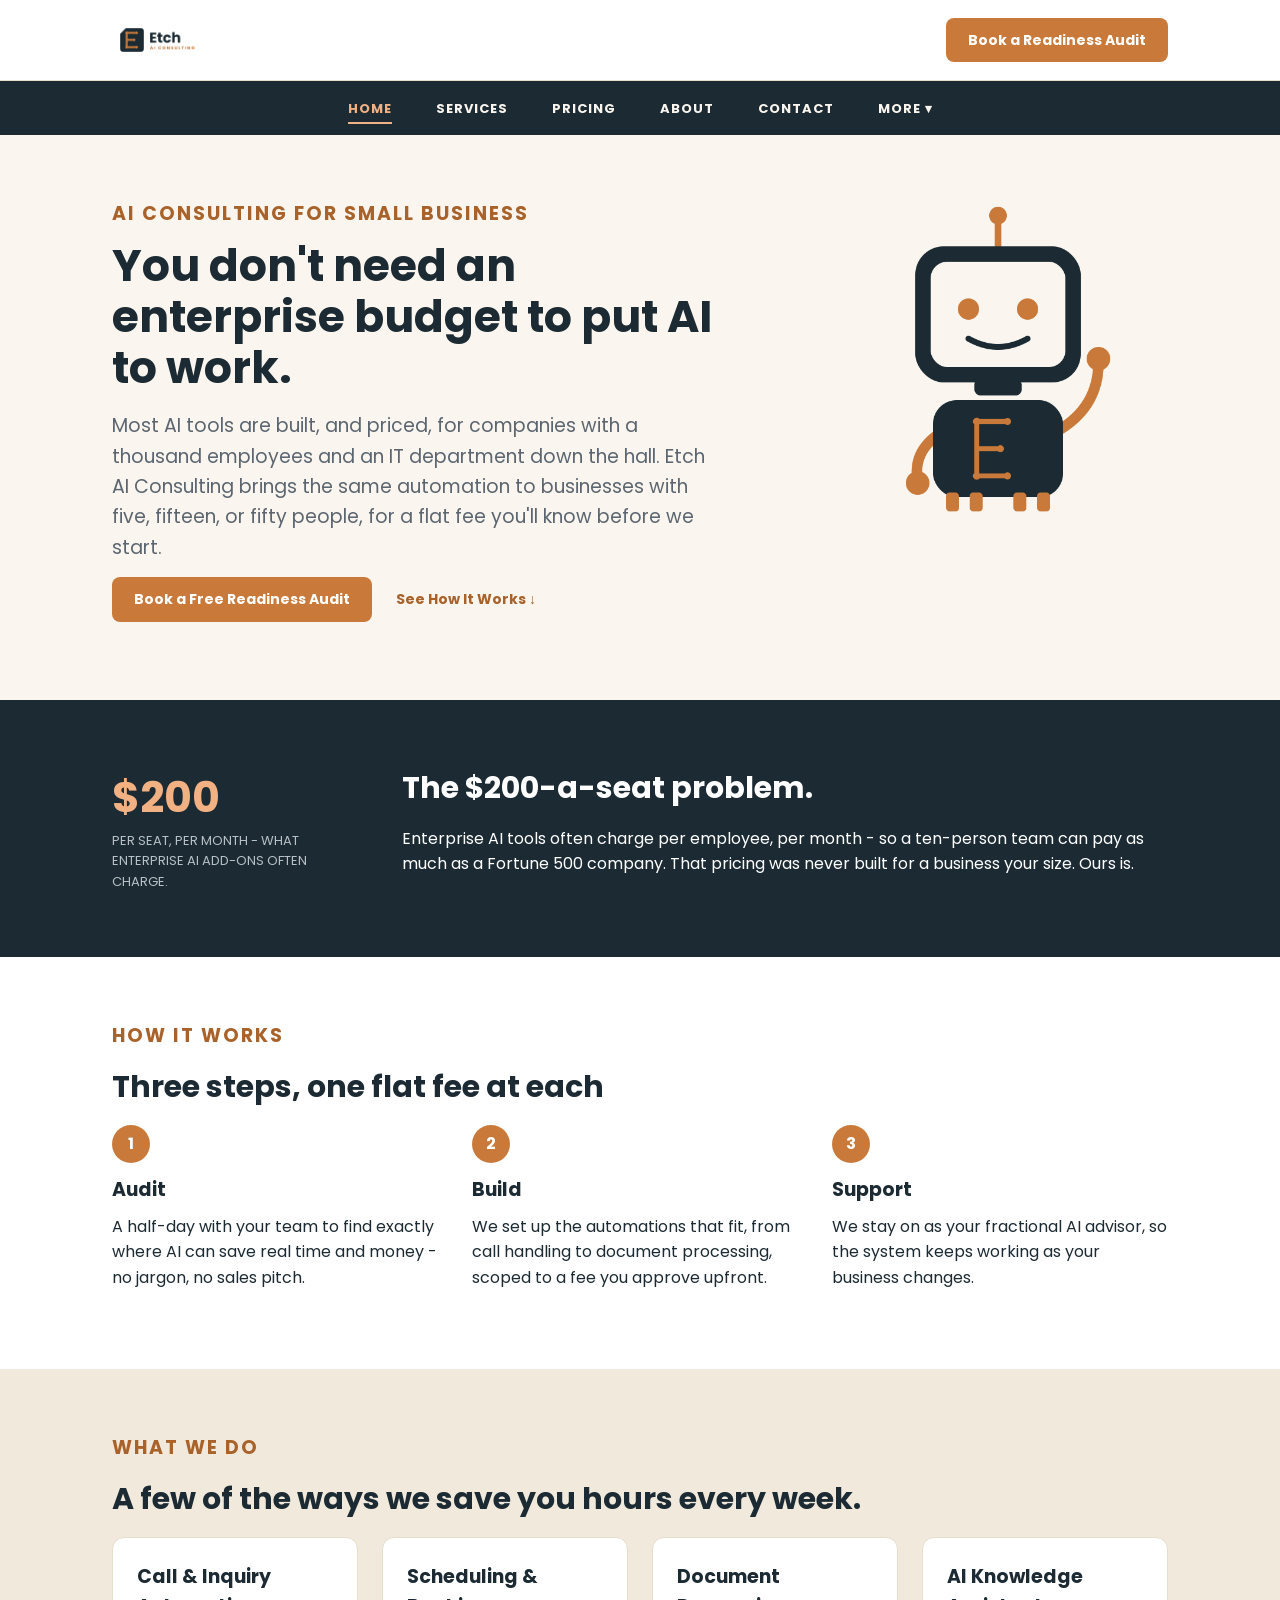
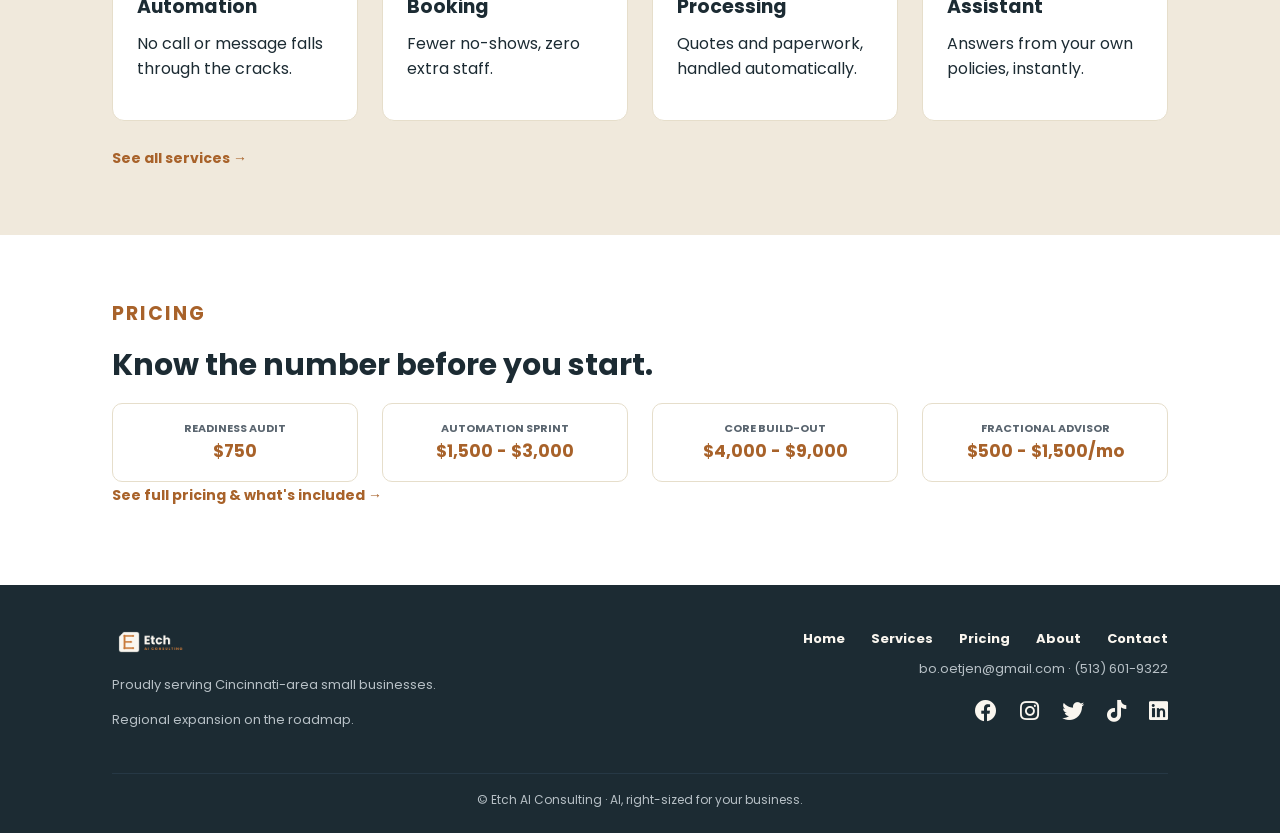
==== index.html @ 83737560 "W3C Validation - Add missing h2 headings on pricing and FAQ; change contact h3 to h2 - Remove invali" ====
<!DOCTYPE html>
<html lang="en">
<head>
  <meta charset="UTF-8">
  <meta name="viewport" content="width=device-width, initial-scale=1.0">
  <title>Etch AI Consulting</title>
  <link rel="stylesheet" href="css/reset.css">
  <link href="https://fonts.googleapis.com/css2?family=Poppins:ital,wght@0,400;0,500;0,600;0,700;1,400&display=swap" rel="stylesheet">
  <link rel="stylesheet" href="css/styles.css">
  <link rel="stylesheet" href="https://use.fontawesome.com/releases/v5.15.4/css/all.css" integrity="sha384-DyZ88mC6Up2uqS4h/KRgHuoeGwBcD4Ng9SiP4dIRy0EXTlnuz47vAwmeGwVChigm" crossorigin="anonymous">
  <link rel="icon" href="images/icons/favicon-onink.png">
</head>
<body>

  <header>
    <div class="wrapper">
      <img src="images/logos/logo.png" alt="Etch AI Consulting">
      <a class="button" href="contact.html">Book a Readiness Audit</a>
    </div>
  </header>

  <nav>
    <ul>
      <li><a href="index.html" class="current">Home</a></li>
      <li><a href="services.html">Services</a></li>
      <li><a href="pricing.html">Pricing</a></li>
      <li><a href="about.html">About</a></li>
      <li><a href="contact.html">Contact</a></li>
      <li class="dropdown">
        <a href="#">More &#9662;</a>
        <ul class="submenu">
          <li><a href="industries.html">Industries</a></li>
          <li><a href="casestudies.html">Case Studies</a></li>
          <li><a href="faq.html">FAQ</a></li>
        </ul>
      </li>
    </ul>
  </nav>

  <div class="band">
    <div class="wrapper hero-row">
      <div class="hero-text">
        <div class="eyebrow">AI Consulting for Small Business</div>
        <h1>You don't need an enterprise budget to put AI to work.</h1>
        <p class="lede">
          Most AI tools are built, and priced, for companies with a thousand employees and an IT department down the hall.  Etch AI Consulting brings the same automation to businesses with five, fifteen, or fifty people, for a flat fee you'll know before we start.
        </p>
        <p>
          <a class="button" href="contact.html">Book a Free Readiness Audit</a>
          <a class="link" href="#how-it-works">See How It Works &#8595;</a>
        </p>
        </div>
      <div class="hero-art"> 
        <img src="images/mascot/chip-hero-wave-onparchment.png" alt="Chip the Etch AI mascot waving">
      </div>
    </div>
  </div>

  <div class="band band-dark">
    <div class="wrapper stat-row">
      <div class="stat">
        <div class="stat-number">$200</div>
        <div class="stat-label">PER SEAT, PER MONTH - WHAT ENTERPRISE AI ADD-ONS OFTEN CHARGE.</div>
      </div>
      <div class="stat-text"> 
        <h2>The $200-a-seat problem.</h2>
        <p>
          Enterprise AI tools often charge per employee, per month - so a ten-person team can pay as much as a Fortune 500 company.  That pricing was never built for a business your size.  Ours is.
        </p>
      </div>
    </div>
  </div>

  <div class="band band-white" id="how-it-works">
    <div class="wrapper">
      <div class="eyebrow">How it Works</div>
      <h2>Three steps, one flat fee at each</h2>
      <div class="grid-3">
        <div>
          <div class="step-number">1</div>
            <h3>Audit</h3>
            <p>
              A half-day with your team to find exactly where AI can save real time and money - no jargon, no sales pitch.
            </p>
        </div>
        <div>
          <div class="step-number">2</div>
            <h3>Build</h3>
              <p>
                We set up the automations that fit, from call handling to document processing, scoped to a fee you approve upfront.
              </p>
        </div>
        <div>
          <div class="step-number">3</div>
            <h3>Support</h3>
              <p>
                We stay on as your fractional AI advisor, so the system keeps working as your business changes.
              </p>
        </div>
      </div>
    </div>
  </div>

  <div class="band band-tan">
    <div class="wrapper">
      <div class="eyebrow">What We Do</div>
      <h2>A few of the ways we save you hours every week.</h2>
      <div class="grid-4">
      <div>
      <div class="card card-small">
        <h3>Call & Inquiry Automation</h3>
        <p>
          No call or message falls through the cracks.
        </p>
      </div>
      </div>

      <div>
      <div class="card card-small">
        <h3>Scheduling & Booking</h3>
        <p>
          Fewer no-shows, zero extra staff.
        </p>
      </div>
      </div>

      <div>
      <div class="card card-small">
        <h3>Document Processing</h3>
        <p>
          Quotes and paperwork, handled automatically.
        </p>
      </div>
      </div>

      <div>
      <div class="card card-small">
        <h3>AI Knowledge Assistant</h3>
        <p>
          Answers from your own policies, instantly.
        </p>
      </div>
      </div>
      </div>
      <a class="link" href="services.html">See all services &rarr;</a>
    </div>
  </div>

  <div class="band band-white">
    <div class="wrapper">
      <div class="eyebrow">Pricing</div>
      <h2>Know the number before you start.</h2>
      <div class="grid-4">
        <div class="tier">
          <div class="tier-name">Readiness Audit</div>
          <div class="tier-price">$750</div>
        </div>
        <div class="tier">
          <div class="tier-name">Automation Sprint</div>
          <div class="tier-price">$1,500 - $3,000</div>
        </div>
        <div class="tier">
          <div class="tier-name">Core Build-Out</div>
          <div class="tier-price">$4,000 - $9,000</div>
        </div>
        <div class="tier">
          <div class="tier-name">Fractional Advisor</div>
          <div class="tier-price">$500 - $1,500/mo</div>
        </div>
      </div>
      <p><a class="link" href="pricing.html">See full pricing & what's included &rarr;</a></p>
    </div>
  </div>

  <footer>
    <div class="wrapper footer-row">
      <div class="footer-left">
        <img src="images/logos/logo-white.png" alt="Etch AI Consulting">
        <p class="footer-small">Proudly serving Cincinnati-area small businesses.</p>
        <p class="footer-small">Regional expansion on the roadmap.</p>
      </div>
      <div class="footer-right">
        <a href="index.html">Home</a>
        <a href="services.html">Services</a>
        <a href="pricing.html">Pricing</a>
        <a href="about.html">About</a>
        <a href="contact.html">Contact</a>
        <p class="footer-small">bo.oetjen@gmail.com &middot; (513) 601-9322</p>

        <a class="social" href="https://www.facebook.com/bo.oetjen/" aria-label="Etch AI Consulting on Facebook">
          <i class="fab fa-facebook"></i>
        </a>

        <a class="social" href="https://www.instagram.com/etch51/" aria-label="Etch AI Consulting on Instagram">
          <i class="fab fa-instagram"></i>
        </a>

        <a class="social" href="https://x.com/etch51" aria-label="Etch AI Consulting on X">
         <i class="fab fa-twitter"></i>
        </a>

        <a class="social" href="https://www.tiktok.com/@etch_51?is_from_webapp=1&sender_device=pc" aria-label="Etch AI Consulting on TikTok">
          <i class="fab fa-tiktok"></i>
        </a>

        <a class="social" href="https://www.linkedin.com/in/bo-oetjen-25262826" aria-label="Etch AI Consulting on LinkedIn">
          <i class="fab fa-linkedin"></i>
        </a>

      </div>
      <div class="footer-bottom">
        &copy; Etch AI Consulting &middot; AI, right-sized for your business.
      </div>
    </div>
  </footer>

</body>
</html>
---- css/styles.css ----
/* --------------- Brand Styling -------------------
COLORS:
dark navy #1C2B33     copper  #C97A3A      dark copper #A8622A     light copper  #F2B183
cream     #FAF6EF     tan     #F0E9DC      gray        #5B6670     light gray    #B7C0C6
border    #E6DECB

---------------------------------------------------- */

/* --------------- BASICS ----------------------- */
body {
  margin: 0;
  font-family: 'Poppins', Arial, sans-serif;
  font-size: 16px;
  line-height: 1.6;
  color: #1C2B33;
  background-color: #FAF6EF;
}

a {
  color: #1C2B33; text-decoration: none;
}

img {
  border: 0;
}

h1 {
  font-size: 44px;
  line-height: 1.15;
  margin: 0 0 18px 0;
}

h2 {
  font-size: 30px;
  margin: 0 0 14px 0;
}

h3 {
  font-size: 19px; margin: 0 0 8px 0;
}

.contact-info h2 {
  font-size: 19px;
  margin: 0 0 8px 0;
}

p {
  margin: 0 0 14px 0;
}
/*================== BASICS END ==================== */

/* ---------------- LAYOUT HELPERS ----------------- */
.wrapper {
  width: 1056px;
  margin: 0 auto;
}
/* ============ LAYOUT HELPERS END ================ */


/* --------------- HEADER AND NAV ----------------- */
header {
  background-color: #FFFFFF;
  border-bottom: 1px solid #E6DECB;
  padding: 18px 0;
}

header .wrapper {
  display: flex;
  justify-content: space-between;
  align-items: center;
}

header img { 
  height: 40px;
}

.button:hover {
  background: #A8622A;
  color: #FFFFFF;
}

a:hover {
  color: #A8622A;
}

nav a:hover {
  color: #f2b183;
}

nav {
  background-color: #1C2B33;
  padding: 14px 0;
  text-align: center;
}

nav ul {
  margin: 0;
  padding: 0;
  list-style-type: none;
}

nav li {
  display: inline-block;
  margin: 0 20px;
}

nav a {
  color: #FAF6EF;
  font-size: 13px;
  font-weight: bold;
  text-transform: uppercase;
  letter-spacing: 1px;
}

nav a.current {
  color: #f2b183;
  border-bottom: 2px solid #f2b183;
  padding-bottom: 4px;
}
/* Dropdown menu */
nav .dropdown {
  position: relative;
}

nav .submenu {
  display: none;
  position: absolute;
  top: 100%;
  left: 50%;
  margin-left: -80px;
  width: 160px;
  padding: 8px 0;
  background-color: #1C2B33;
  border-top: 2px solid #f2b183;
  text-align: left;
  z-index: 10;
}

nav .dropdown:hover .submenu {
  display: block;
}

nav .submenu li {
  display: block;
  margin: 0;
}

nav .submenu a {
  display: block;
  padding: 10px 16px;
}

/* ============ HEADER & NAV END ================ */

/* --------------- BUTTONS ----------------- */
.button {
  display: inline-block;
  background-color: #C97A3A;
  color: #FFFFFF;
  font-size: 14px;
  font-weight: bold;
  padding: 11px 22px;
  border-radius: 8px;

}
/* ============ BUTTONS END ================ */

/* --------------- SECTIONS/BANDS ----------------- */
.band {
  padding: 64px 0;
}

.band-white {
  background-color: #FFFFFF;
}

.band-tan {
  background-color: #F0E9DC;
}

.band-dark {
  background-color: #1C2B33;
}

.band-dark h2, .band-dark p {
  color: #FFFFFF;
}

.center {
  text-align: center;
}

.eyebrow {
  font-size: 19px;
  font-weight: bold;
  letter-spacing: 2px;
  text-transform: uppercase;
  color: #A8622A;
  margin-bottom: 12px;
}

.lede {
  font-size: 19px;
  color: #5B6670;
}

/* ============ SECTIONS/BANDS END ================ */

/* --------------- HERO  ----------------- */
.hero-row {
  display: flex;
  justify-content: space-between;
}

.hero-text {
  width: 600px;
}

.hero-art {
  width: 340px;
  text-align: center;
}

.hero-art img {
  width: 260px;
}

.hero-text .button {
  margin-right: 20px;
}

.cta-row {
  margin-top: 26px;
}

.link {
  color: #A8622A;
  font-weight: bold;
  font-size: 14px;
}

.link:hover {
  text-decoration: underline;
}

/* ============ HERO END ================ */


/* --------------- STAT BAND  ----------------- */
.stat-row {
  display: flex;
}

.stat {
  width: 240px;
  margin-right: 50px;
}

.stat-number {
  font-size: 42px;
  font-weight: bold;
  color: #f2b183;
}

.stat-label {
  font-size: 13px;
  color: #b7C0C6;
}

.stat-text {
  width: 760px;
}

/* ============ STAT BAND END ================ */

/* -------------- COLUMN OF CARDS ---------------- */
.grid-2 {
  display: grid;
  grid-template-columns: repeat(2, 1fr);
  gap: 24px;
}

.grid-3 {
  display: grid;
  grid-template-columns: repeat(3, 1fr);
  gap: 24px;
}

.grid-4 {
  display: grid;
  grid-template-columns: repeat(4,1fr);
  gap: 24px;
}

.grid-3 > div:has(> .card),
.grid-4 > div:has(> .card) {
  display: flex;
}

.grid-3 .card,
.grid-4 .card {
  flex: 1;
}

.card {
  background-color: #FFFFFF;
  border: 1px solid #E6DECB;
  border-radius: 12px;
  padding: 24px;
  margin-bottom: 24px;
  min-height: 190px;
}

.card-top {
  border-top: 4px solid #C97A3A;
}

.card-featured {
  border:2px solid #C97A3A;
}

.card-small {
  min-height: 100px;
}

.card-tall {
  min-height: 300px;
}

.card-stat {
  min-height: 0;
  margin-top: 30px;
}

.card-stat .stat-number {
  color: #A8622A;
}

.card-stat .stat-label {
  color: #5B6670;
}

.price {
  font-size: 26px;
  font-weight: bold;
  color: #A8622A;
  margin: 6px 0 12px 0;
  line-height: 1.25;
}

.price span {
  font-size: 13px;
  color: #5B6670;
}

.popular {
  display: inline-block;
  background-color: #C97A3A;
  color: #FFFFFF;
  font-size: 11px;
  font-weight: bold;
  text-transform: uppercase;
  padding: 3px 12px;
  border-radius: 12px;
  margin-bottom: 8px;
}

.card ul {
  margin: 0;
  padding: 0;
  list-style-type: none;
  font-size: 14px;
}

.card li {
  margin-bottom: 8px;
}

.check {
  color: #A8622A;
  font-weight: bold;
}



/* ============ COLUMN OF CARDS END ============== */


/* -------------- THREE STEPS ---------------- */
.step-number {
  width: 38px;
  height: 38px;
  line-height: 38px;
  border-radius: 50%;
  background-color: #C97A3A;
  color: #FFFFFF;
  font-weight: bold;
  text-align: center;
  margin-bottom: 12px;
}
/* ============ THREE STEPS END ============== */

/* -------------- PRICE STRIP ---------------- */
.tier {
  background-color: #FFFFFF;
  border: 1px solid #E6DECB;
  border-radius: 10px;
  padding: 16px 0;
  text-align: center;
}

.tier-name {
  font-size: 11px;
  font-weight: bold;
  text-transform: uppercase;
  color: #5B6670;
}

.tier-price {
  font-size: 17px;
  font-weight: bold;
  color: #A8622A;
}
/* ============ PRICE STRIP END ============== */

/* -------------- SERVICE LIST ---------------- */
.service {
  display: flex;
  min-height: 84px;
}

.service-number {
  flex-shrink: 0;
  width: 34px;
  height: 34px;
  line-height: 34px;
  margin-right: 14px;
  background-color: #F0E9DC;
  color: #A8622A;
  font-weight: bold;
  text-align: center;
  border-radius: 8px;
}

.service-text {
  flex: 1;
}

.service h3 {
  font-size: 16px;
  margin-bottom: 2px;
}

.service p {
  font-size: 14px; 
  color: #5B6670;
}

/* ============ SERVICE END ============== */

/* -------------- FAQ ---------------- */
.faq {
  max-width: 740px;
}

.faq-item {
  padding: 18px 0;
  border-bottom: 1px solid #E6DECB;
}

.faq-item:last-child {
  border-bottom: 0;
}

.faq-item h3 {
  margin-bottom: 6px;
}

.faq-item p {
  margin-bottom: 0;
}




/* ============ FAQ END ============== */



/* -------------- CONTACT FORM ---------------- */
.form-box {
  background-color: #FFFFFF;
  border: 1px solid #E6DECB;
  border-radius: 12px;
  padding: 30px;
}

label {
  display: block;
  font-size: 12px;
  font-weight: bold;
  text-transform: uppercase;
  letter-spacing: 0.6px;
  color: #5B6670;
  margin-bottom: 6px;
}

input, textarea {
  display: block;
  width: 100%;
  box-sizing: border-box;
  margin-bottom: 18px;
  padding: 12px 14px;
  border: 1.5px solid #E6DECB;
  border-radius: 8px;
  background-color: #FAF6EF;
  font-family: 'Poppins', Arial, sans-serif;
  font-size: 14px;
}

textarea {
  height: 120px;
}

input:focus,
textarea:focus {
  outline: none;
  border-color: #C97A3A;
}

.contact-btn {
  width: auto; 
  background-color: #C97A3A; 
  color: #FFFFFF; 
  font-weight: bold; 
  border: 0; 
  padding: 12px 28px; 
  cursor: pointer;
}

/* ============ CONTACT FORM END ============== */




/* -------------- CASE STUDIES ---------------- */
.case-card {
  min-height: 0;
  margin-bottom: 0;
}

.tag {
  display: inline-block;
  background-color: #F0E9DC;
  color: #A8622A;
  font-size: 11px;
  font-weight: bold;
  text-transform: uppercase;
  letter-spacing: 1px;
  padding: 3px 12px;
  border-radius: 12px;
  margin-bottom: 12px;
}

.case-meta {
  font-size: 13px;
  color: #5B6670;
}

.case-label {
  font-size: 12px;
  font-weight: bold;
  letter-spacing: 1px;
  text-transform: uppercase;
  color: #A8622A;
  margin: 16px 0 4px 0;
}

.case-result {
  font-weight: bold;
}

.quote {
  width: 780px;
  font-size: 22px;
  font-style: italic;
  line-height: 1.5;
  margin: 0 0 12px 0;
}

.quote-source {
  font-size: 14px;
  color: #5B6670;
}
/* ============ CASE STUDIES END ============== */

/* -------------- ABOUT ---------------- */
.photo-circle {
  width: 220px;
  height: 220px;
  border-radius: 50%;
  overflow: hidden;
  border: 3px solid #C97A3A;
  margin: 0 auto;
}

.photo-circle img {
  width: 100%;
  height: 100%;
  object-fit: cover;
}

.narrow {
  width: 780px;
}



/* ============ ABOUT END ============== */


/* -------------- FOOTER ---------------- */
footer {
  background-color: #1C2B33;
  padding: 40px 0 24px 0;
}

footer a:hover {
  color: #f2b183;
}

footer img {
  height: 34px;
}

.footer-row {
  display: flex;
  flex-wrap: wrap;
  justify-content: space-between;
}

.footer-left {
  width: 500px;
}

.footer-right {
  width: 500px;
  text-align: right;
}

.footer-right a {
  color: #FAF6EF;
  font-size: 13px;
  font-weight: bold;
  margin-left: 22px;
}

.footer-small {
  color: #b7C0C6;
  font-size: 13px;
  margin-top: 8px;
}

.footer-bottom {
  width: 100%;
  border-top: 1px solid #263845;
  margin-top: 28px;
  padding-top: 16px;
  text-align: center;
  color: #B7C0C6;
  font-size: 12px;
}
/* -------------- SOCIAL ICONS ---------------- */
.footer-right .social {
  margin-left: 18px;
  font-size: 22px;
}
/* ============ SOCIAL ICONS END ============== */

/* ============ FOOTER END ============== */
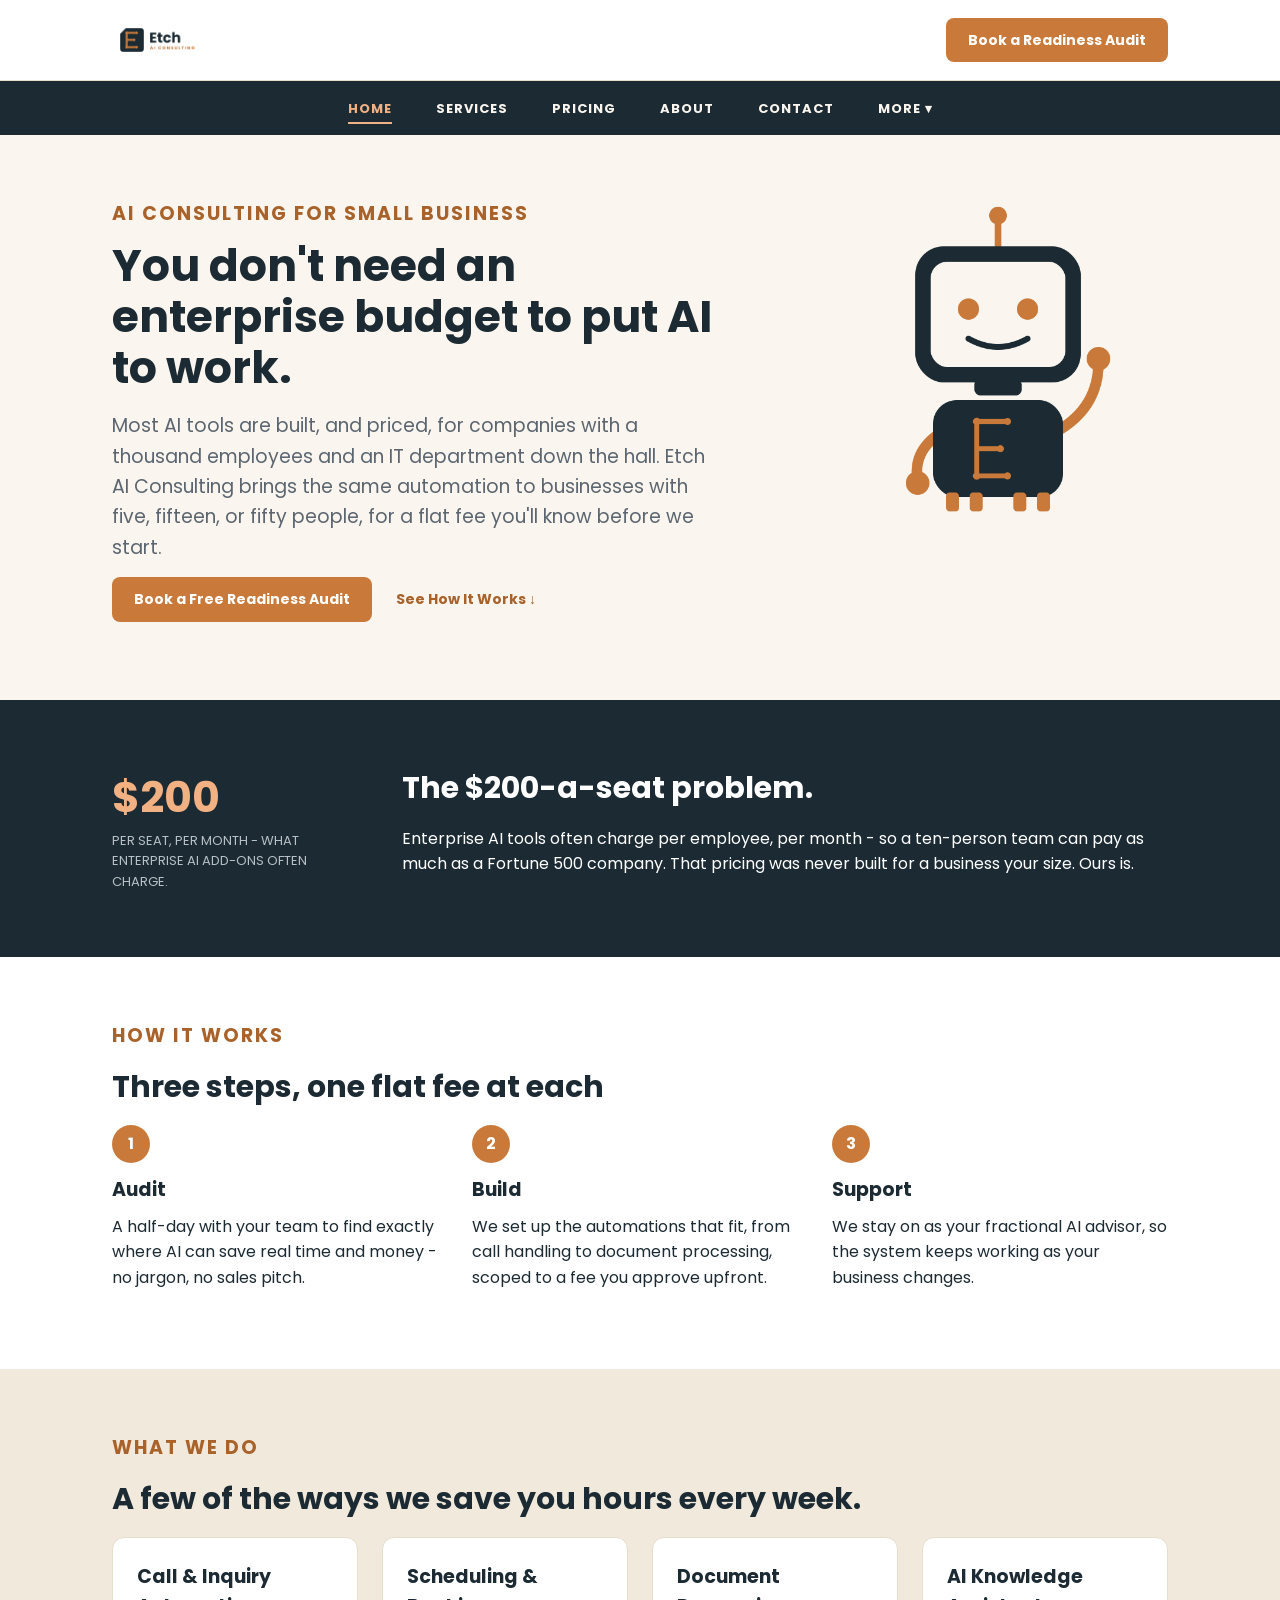
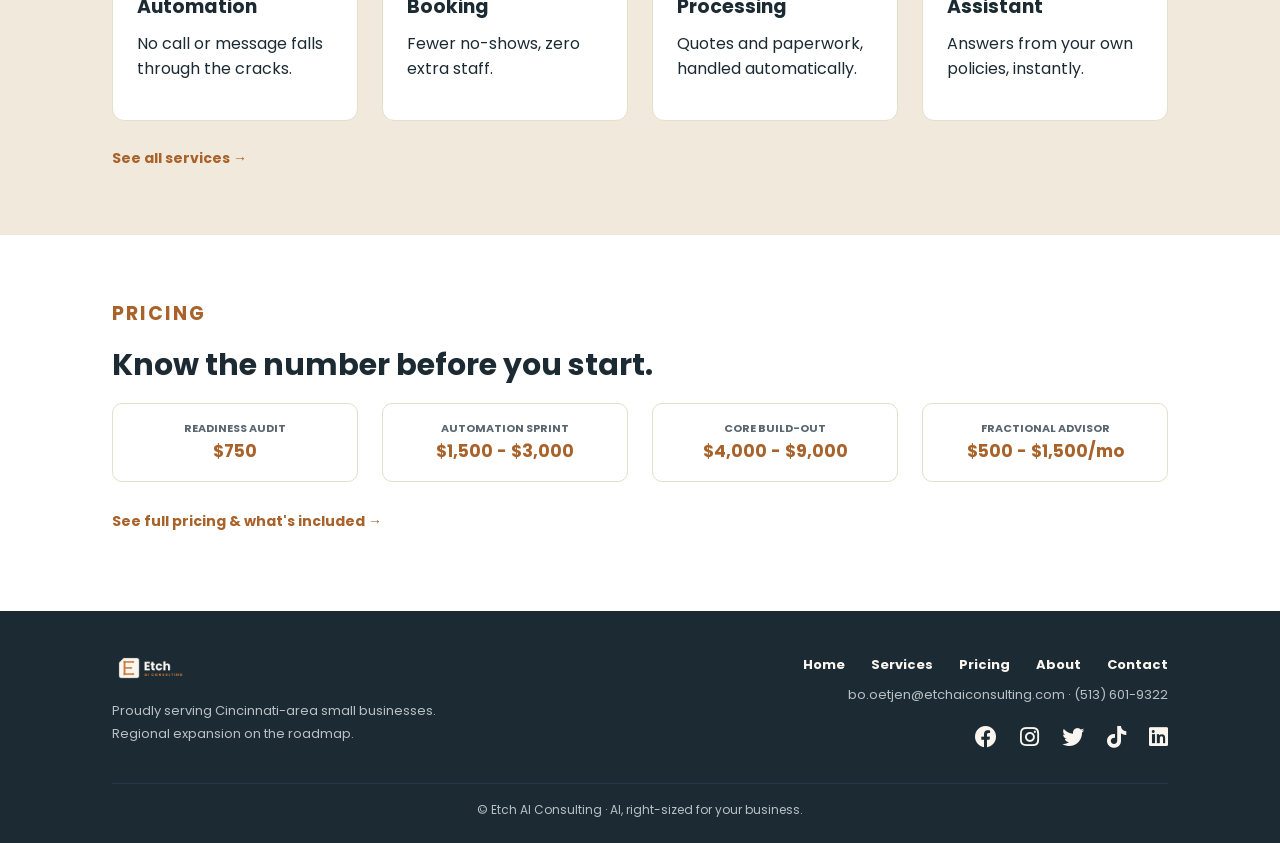
==== commit 24f33bdf: "Add mailto links; show business email Updated the mailto links for all email addresses across websit" ====
--- a/index.html
+++ b/index.html
@@ -9,12 +9,31 @@
   <link rel="stylesheet" href="css/styles.css">
   <link rel="stylesheet" href="https://use.fontawesome.com/releases/v5.15.4/css/all.css" integrity="sha384-DyZ88mC6Up2uqS4h/KRgHuoeGwBcD4Ng9SiP4dIRy0EXTlnuz47vAwmeGwVChigm" crossorigin="anonymous">
   <link rel="icon" href="images/icons/favicon-onink.png">
+
+<!-- Validated: all 8 pages pass the W3C HTML validator and css/styles.css passes the W3C CSS validator (Oct 10, 2026). 
+<p>
+    <a href="https://jigsaw.w3.org/css-validator/check/referer">
+        <img style="border:0;width:88px;height:31px"
+            src="https://jigsaw.w3.org/css-validator/images/vcss"
+            alt="Valid CSS!" />
+    </a>
+</p>
+     <p>
+    <a href="https://jigsaw.w3.org/css-validator/check/referer">
+        <img style="border:0;width:88px;height:31px"
+            src="https://jigsaw.w3.org/css-validator/images/vcss-blue"
+            alt="Valid CSS!" />
+    </a>
+</p>
+-->
+
+
 </head>
 <body>
 
   <header>
     <div class="wrapper">
-      <img src="images/logos/logo.png" alt="Etch AI Consulting">
+      <a href="index.html"><img src="images/logos/logo.png" alt="Etch AI Consulting"></a>
       <a class="button" href="contact.html">Book a Readiness Audit</a>
     </div>
   </header>
@@ -168,7 +187,7 @@
           <div class="tier-price">$500 - $1,500/mo</div>
         </div>
       </div>
-      <p><a class="link" href="pricing.html">See full pricing & what's included &rarr;</a></p>
+      <p class="cta-row"><a class="link" href="pricing.html">See full pricing & what's included &rarr;</a></p>
     </div>
   </div>
 
@@ -185,7 +204,7 @@
         <a href="pricing.html">Pricing</a>
         <a href="about.html">About</a>
         <a href="contact.html">Contact</a>
-        <p class="footer-small">bo.oetjen@gmail.com &middot; (513) 601-9322</p>
+        <p class="footer-small"><a href="mailto:bo.oetjen@gmail.com">bo.oetjen@etchaiconsulting.com</a> &middot; (513) 601-9322</p>
 
         <a class="social" href="https://www.facebook.com/bo.oetjen/" aria-label="Etch AI Consulting on Facebook">
           <i class="fab fa-facebook"></i>
--- a/css/styles.css
+++ b/css/styles.css
@@ -44,6 +44,14 @@
   margin: 0 0 8px 0;
 }
 
+.contact-info a {
+  color: #A8622A;
+}
+
+.contact-info a:hover {
+  text-decoration: underline;
+}
+
 p {
   margin: 0 0 14px 0;
 }
@@ -70,7 +78,8 @@
   align-items: center;
 }
 
-header img { 
+header img {
+  display: block;
   height: 40px;
 }
 
@@ -661,6 +670,25 @@
   margin-top: 8px;
 }
 
+.footer-left .footer-small {
+  margin-bottom: 0;
+}
+
+.footer-left .footer-small + .footer-small {
+  margin-top: 2px;
+}
+
+.footer-right .footer-small a {
+  color: #b7C0C6;
+  font-weight: normal;
+  margin-left: 0;
+}
+
+.footer-right .footer-small a:hover {
+  color: #f2b183;
+  text-decoration: underline;
+}
+
 .footer-bottom {
   width: 100%;
   border-top: 1px solid #263845;
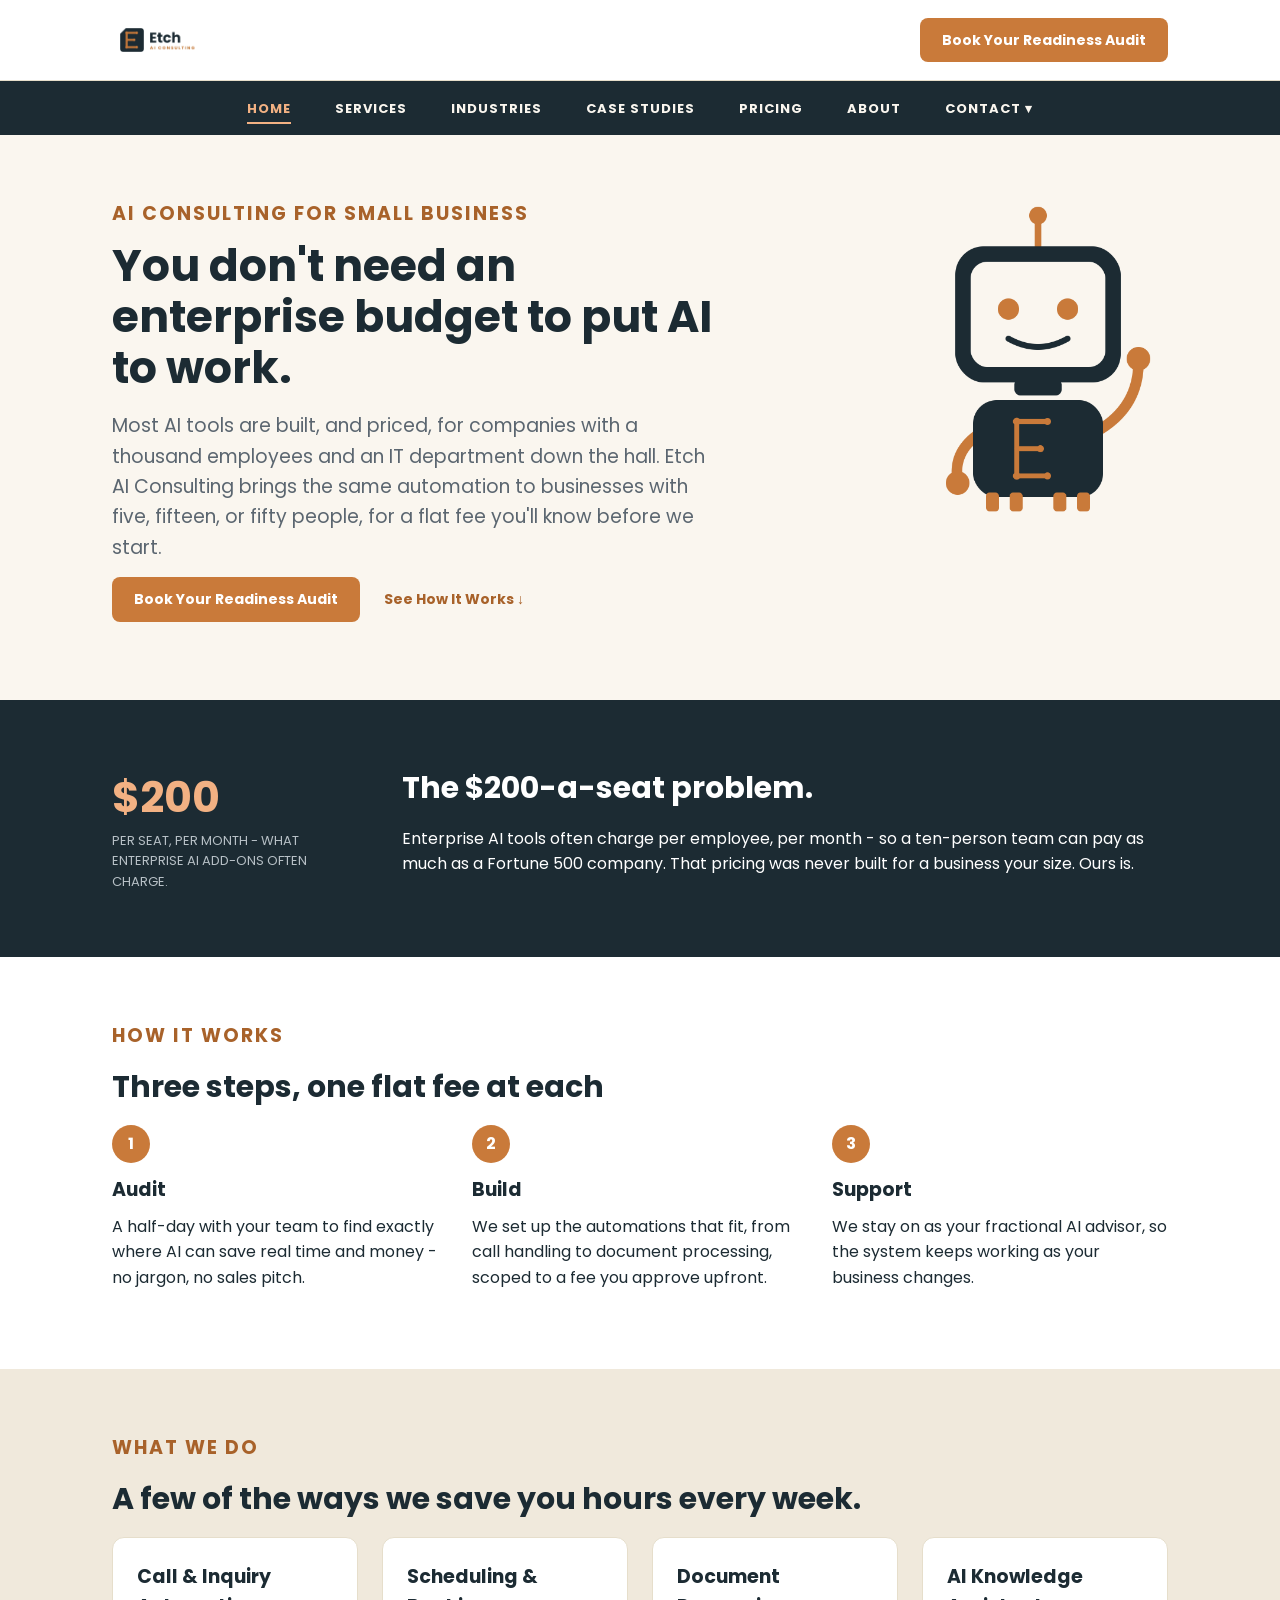
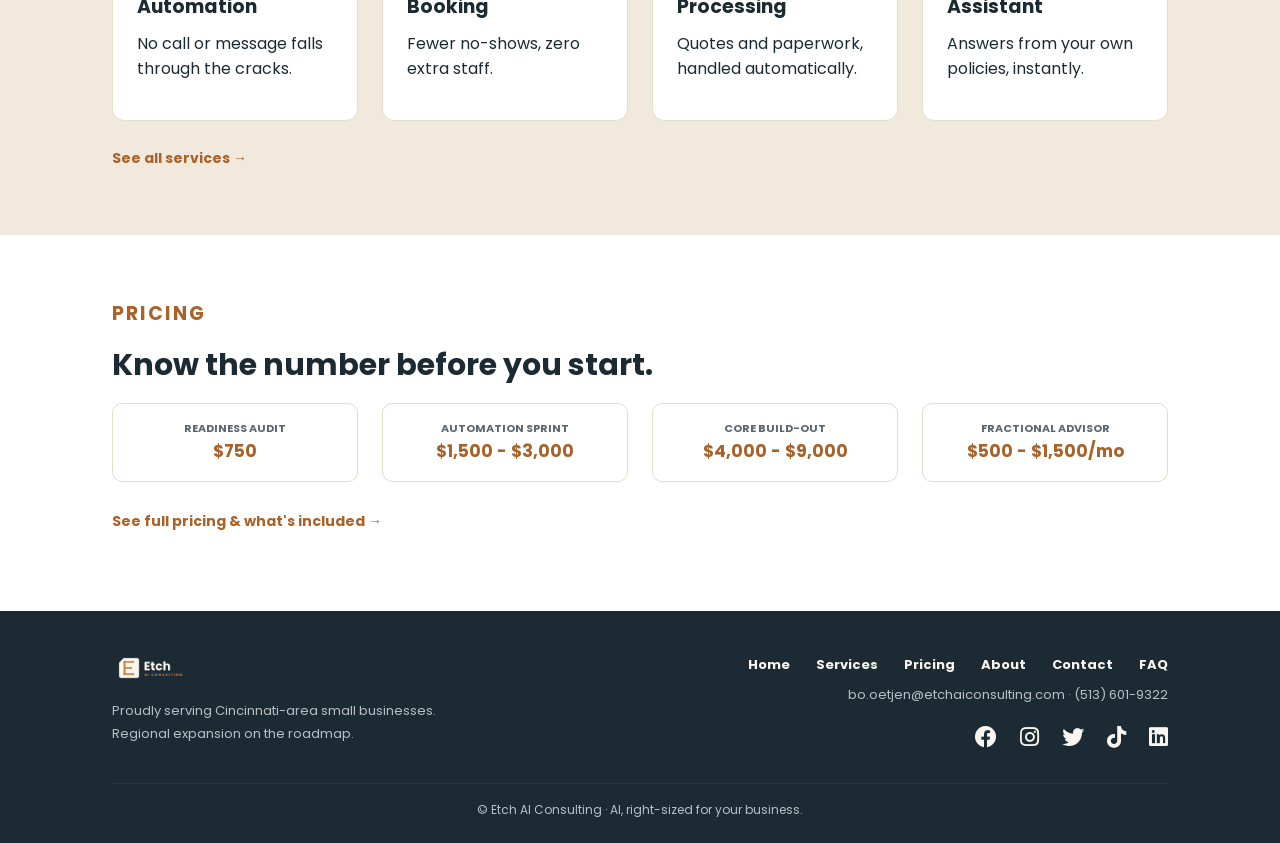
==== commit b5333c11: "Collapsible FAQ, Flatten Nav, Form Submission Thank you, Link Updates - FAQ: collapsible questions a" ====
--- a/index.html
+++ b/index.html
@@ -34,7 +34,7 @@
   <header>
     <div class="wrapper">
       <a href="index.html"><img src="images/logos/logo.png" alt="Etch AI Consulting"></a>
-      <a class="button" href="contact.html">Book a Readiness Audit</a>
+      <a class="button" href="contact.html">Book Your Readiness Audit</a>
     </div>
   </header>
 
@@ -42,14 +42,13 @@
     <ul>
       <li><a href="index.html" class="current">Home</a></li>
       <li><a href="services.html">Services</a></li>
+      <li><a href="industries.html">Industries</a></li>
+      <li><a href="casestudies.html">Case Studies</a></li>
       <li><a href="pricing.html">Pricing</a></li>
       <li><a href="about.html">About</a></li>
-      <li><a href="contact.html">Contact</a></li>
       <li class="dropdown">
-        <a href="#">More &#9662;</a>
+        <a href="contact.html">Contact &#9662;</a>
         <ul class="submenu">
-          <li><a href="industries.html">Industries</a></li>
-          <li><a href="casestudies.html">Case Studies</a></li>
           <li><a href="faq.html">FAQ</a></li>
         </ul>
       </li>
@@ -65,7 +64,7 @@
           Most AI tools are built, and priced, for companies with a thousand employees and an IT department down the hall.  Etch AI Consulting brings the same automation to businesses with five, fifteen, or fifty people, for a flat fee you'll know before we start.
         </p>
         <p>
-          <a class="button" href="contact.html">Book a Free Readiness Audit</a>
+          <a class="button" href="contact.html">Book Your Readiness Audit</a>
           <a class="link" href="#how-it-works">See How It Works &#8595;</a>
         </p>
         </div>
@@ -194,7 +193,7 @@
   <footer>
     <div class="wrapper footer-row">
       <div class="footer-left">
-        <img src="images/logos/logo-white.png" alt="Etch AI Consulting">
+        <a href="index.html"><img src="images/logos/logo-white.png" alt="Etch AI Consulting"></a>
         <p class="footer-small">Proudly serving Cincinnati-area small businesses.</p>
         <p class="footer-small">Regional expansion on the roadmap.</p>
       </div>
@@ -204,6 +203,7 @@
         <a href="pricing.html">Pricing</a>
         <a href="about.html">About</a>
         <a href="contact.html">Contact</a>
+        <a href="faq.html">FAQ</a>
         <p class="footer-small"><a href="mailto:bo.oetjen@gmail.com">bo.oetjen@etchaiconsulting.com</a> &middot; (513) 601-9322</p>
 
         <a class="social" href="https://www.facebook.com/bo.oetjen/" aria-label="Etch AI Consulting on Facebook">
--- a/css/styles.css
+++ b/css/styles.css
@@ -50,6 +50,11 @@
 
 .contact-info a:hover {
   text-decoration: underline;
+}
+
+.thanks-band {
+  box-sizing: border-box;
+  min-height: calc(100vh - 370px);
 }
 
 p {
@@ -227,7 +232,7 @@
 
 .hero-art {
   width: 340px;
-  text-align: center;
+  text-align: right;
 }
 
 .hero-art img {
@@ -487,6 +492,61 @@
 
 .faq-item p {
   margin-bottom: 0;
+}
+
+.faq-row {
+  display: flex;
+  justify-content: space-between;
+}
+
+.faq-row .faq {
+  width: 740px;
+}
+
+.faq-art {
+  align-self: flex-start;
+  position: sticky;
+  top: 24px;
+}
+
+.faq-art img {
+  width: 260px;
+}
+
+details.faq-item summary {
+  display: flex;
+  justify-content: space-between;
+  align-items: center;
+  cursor: pointer;
+  list-style: none;
+}
+
+details.faq-item summary::-webkit-details-marker {
+  display: none;
+}
+
+details.faq-item summary h3 {
+  margin: 0;
+}
+
+details.faq-item summary::after {
+  content: "+";
+  font-size: 26px;
+  font-weight: bold;
+  color: #A8622A;
+  margin-left: 16px;
+}
+
+details.faq-item[open] summary::after {
+  content: "\2212";
+}
+
+details.faq-item summary:hover h3 {
+  color: #A8622A;
+}
+
+details.faq-item p {
+  margin-top: 10px;
 }
 
 
@@ -605,12 +665,26 @@
 
 /* -------------- ABOUT ---------------- */
 .photo-circle {
-  width: 220px;
-  height: 220px;
+  width: 250px;
+  height: 250px;
   border-radius: 50%;
   overflow: hidden;
   border: 3px solid #C97A3A;
-  margin: 0 auto;
+  margin: 0;
+}
+
+.about-hero {
+  justify-content: flex-start;
+  align-items: center;
+  gap: 56px;
+}
+
+.about-hero .hero-art {
+  width: auto;
+}
+
+.about-hero .hero-text {
+  width: 560px;
 }
 
 .photo-circle img {
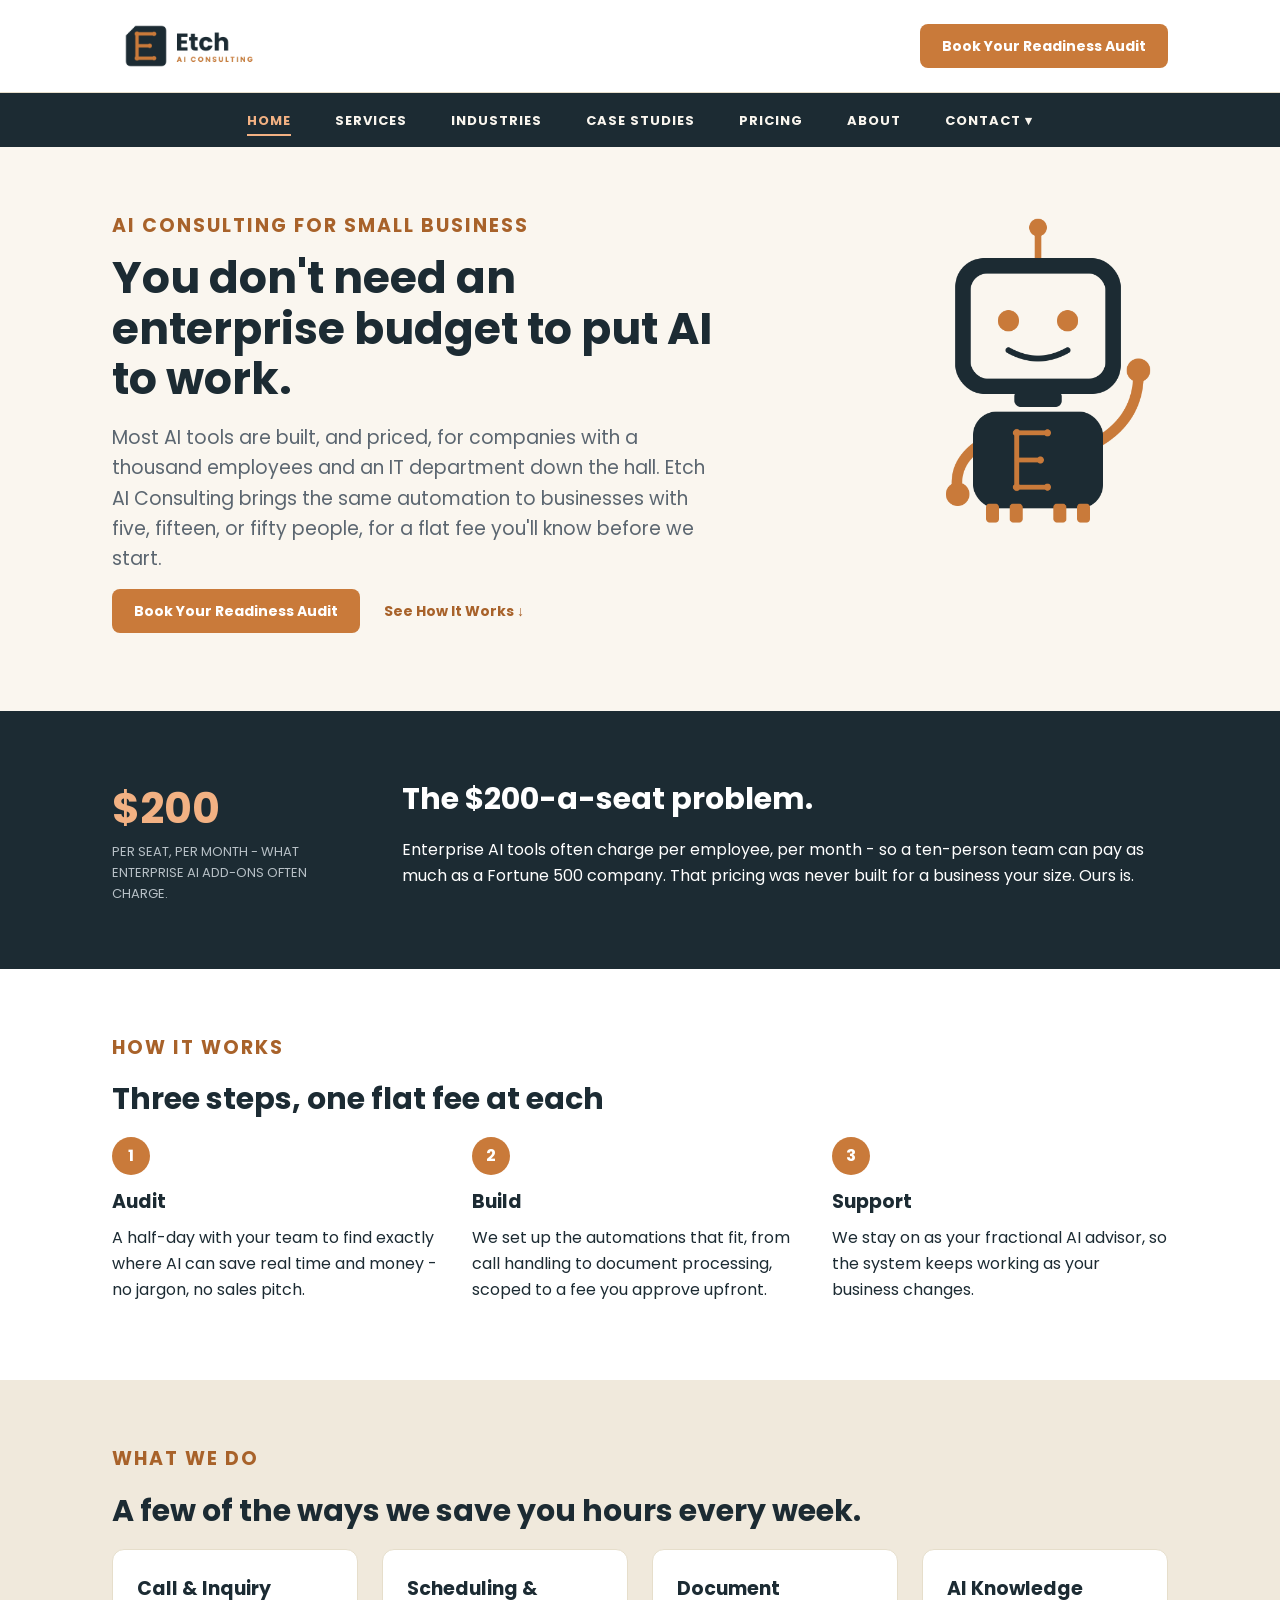
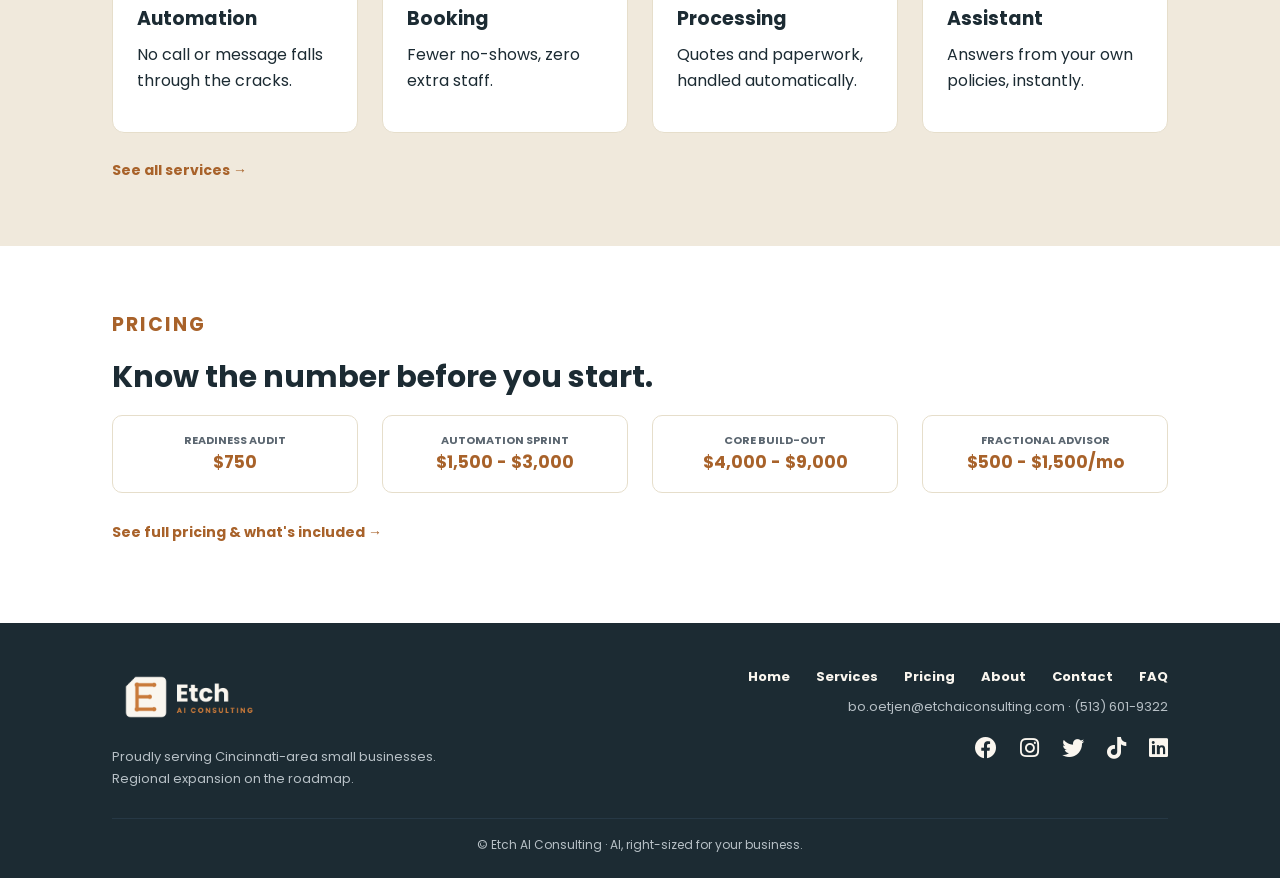
==== commit 591df90a: "Add main element to all pages Wrap page content in <main> on all 9 pages for semantic structure." ====
--- a/index.html
+++ b/index.html
@@ -10,7 +10,7 @@
   <link rel="stylesheet" href="https://use.fontawesome.com/releases/v5.15.4/css/all.css" integrity="sha384-DyZ88mC6Up2uqS4h/KRgHuoeGwBcD4Ng9SiP4dIRy0EXTlnuz47vAwmeGwVChigm" crossorigin="anonymous">
   <link rel="icon" href="images/icons/favicon-onink.png">
 
-<!-- Validated: all 8 pages pass the W3C HTML validator and css/styles.css passes the W3C CSS validator (Oct 10, 2026). 
+<!-- Validated: all 9 pages pass the W3C HTML validator and css/styles.css passes the W3C CSS validator (Oct 10, 2026). 
 <p>
     <a href="https://jigsaw.w3.org/css-validator/check/referer">
         <img style="border:0;width:88px;height:31px"
@@ -49,12 +49,14 @@
       <li class="dropdown">
         <a href="contact.html">Contact &#9662;</a>
         <ul class="submenu">
+          <li><a href="contact.html">Contact Us</a></li>
           <li><a href="faq.html">FAQ</a></li>
         </ul>
       </li>
     </ul>
   </nav>
 
+  <main>
   <div class="band">
     <div class="wrapper hero-row">
       <div class="hero-text">
@@ -190,6 +192,8 @@
     </div>
   </div>
 
+  </main>
+
   <footer>
     <div class="wrapper footer-row">
       <div class="footer-left">
--- a/css/styles.css
+++ b/css/styles.css
@@ -74,7 +74,7 @@
 header {
   background-color: #FFFFFF;
   border-bottom: 1px solid #E6DECB;
-  padding: 18px 0;
+  padding: 12px 0;
 }
 
 header .wrapper {
@@ -85,7 +85,7 @@
 
 header img {
   display: block;
-  height: 40px;
+  height: 68px;
 }
 
 .button:hover {
@@ -438,9 +438,12 @@
 /* ============ PRICE STRIP END ============== */
 
 /* -------------- SERVICE LIST ---------------- */
+.service-grid {
+  row-gap: 16px;
+}
+
 .service {
   display: flex;
-  min-height: 84px;
 }
 
 .service-number {
@@ -713,7 +716,7 @@
 }
 
 footer img {
-  height: 34px;
+  height: 68px;
 }
 
 .footer-row {
